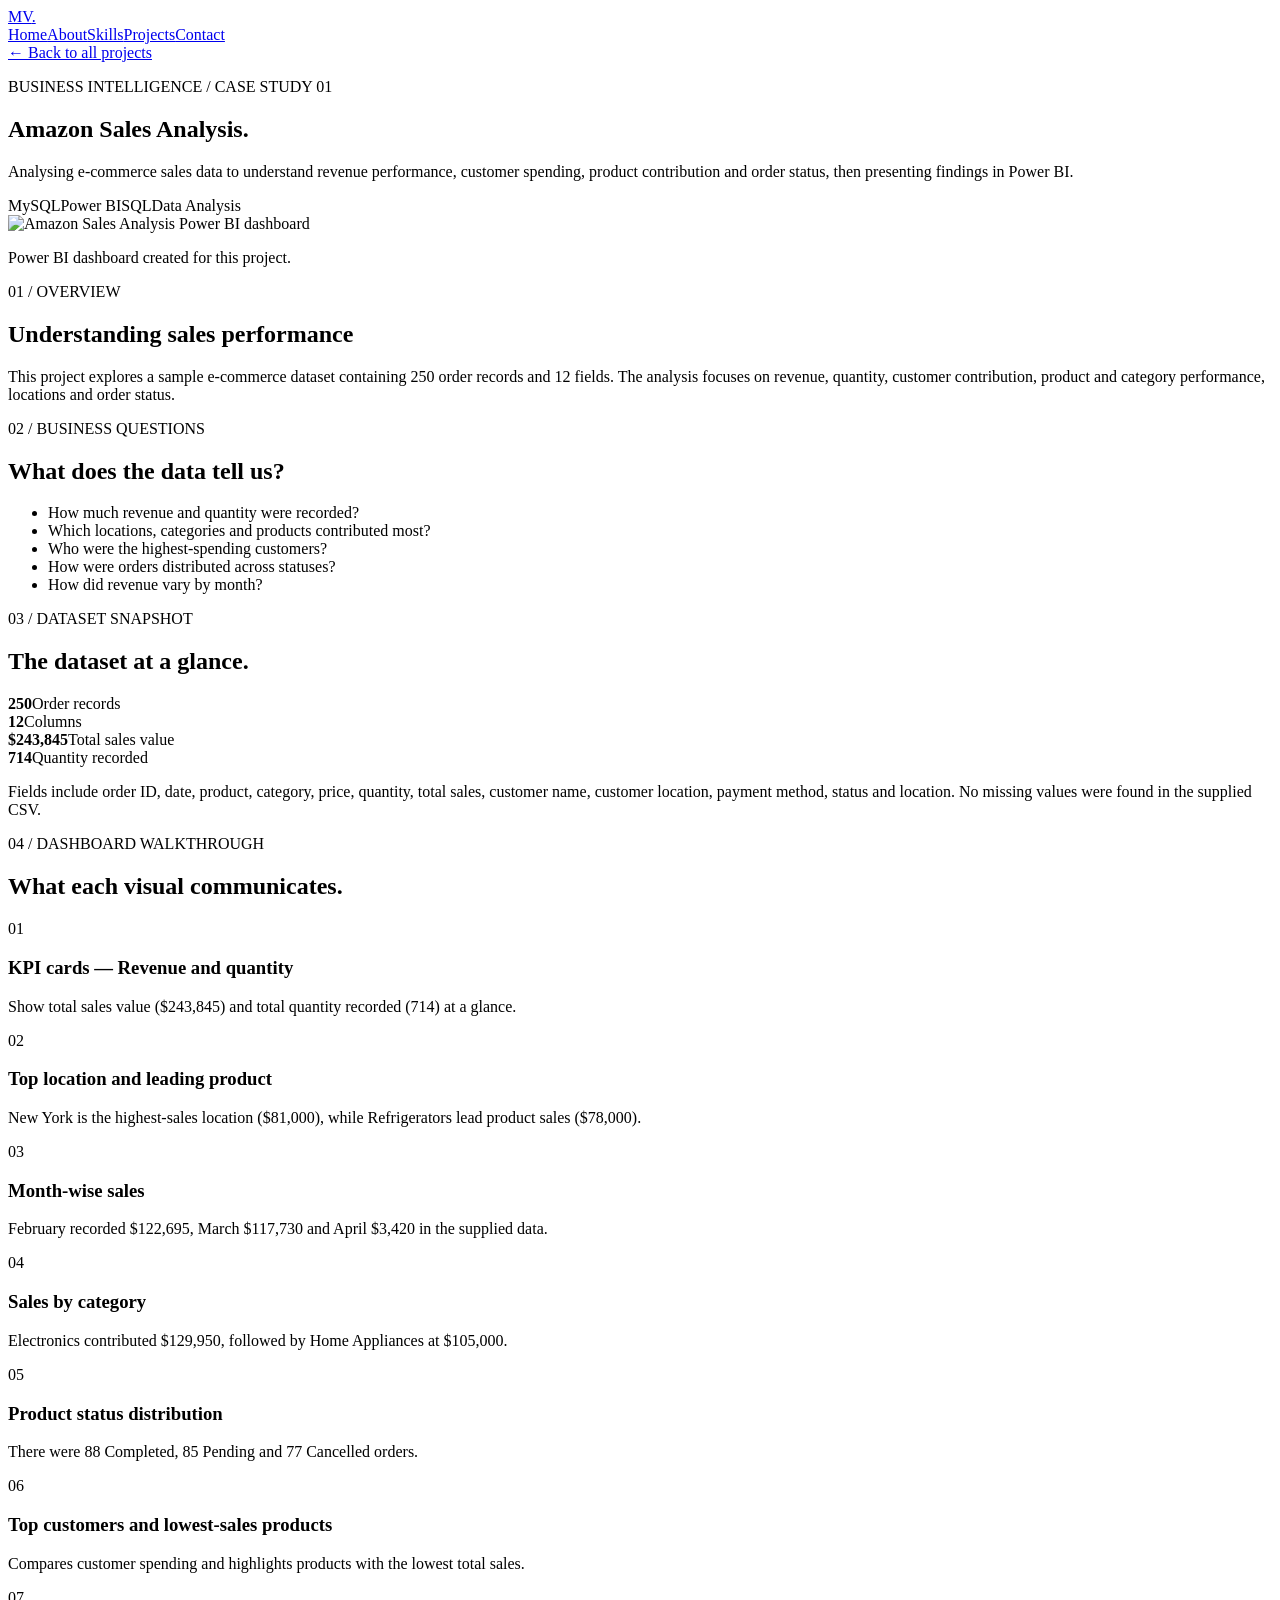
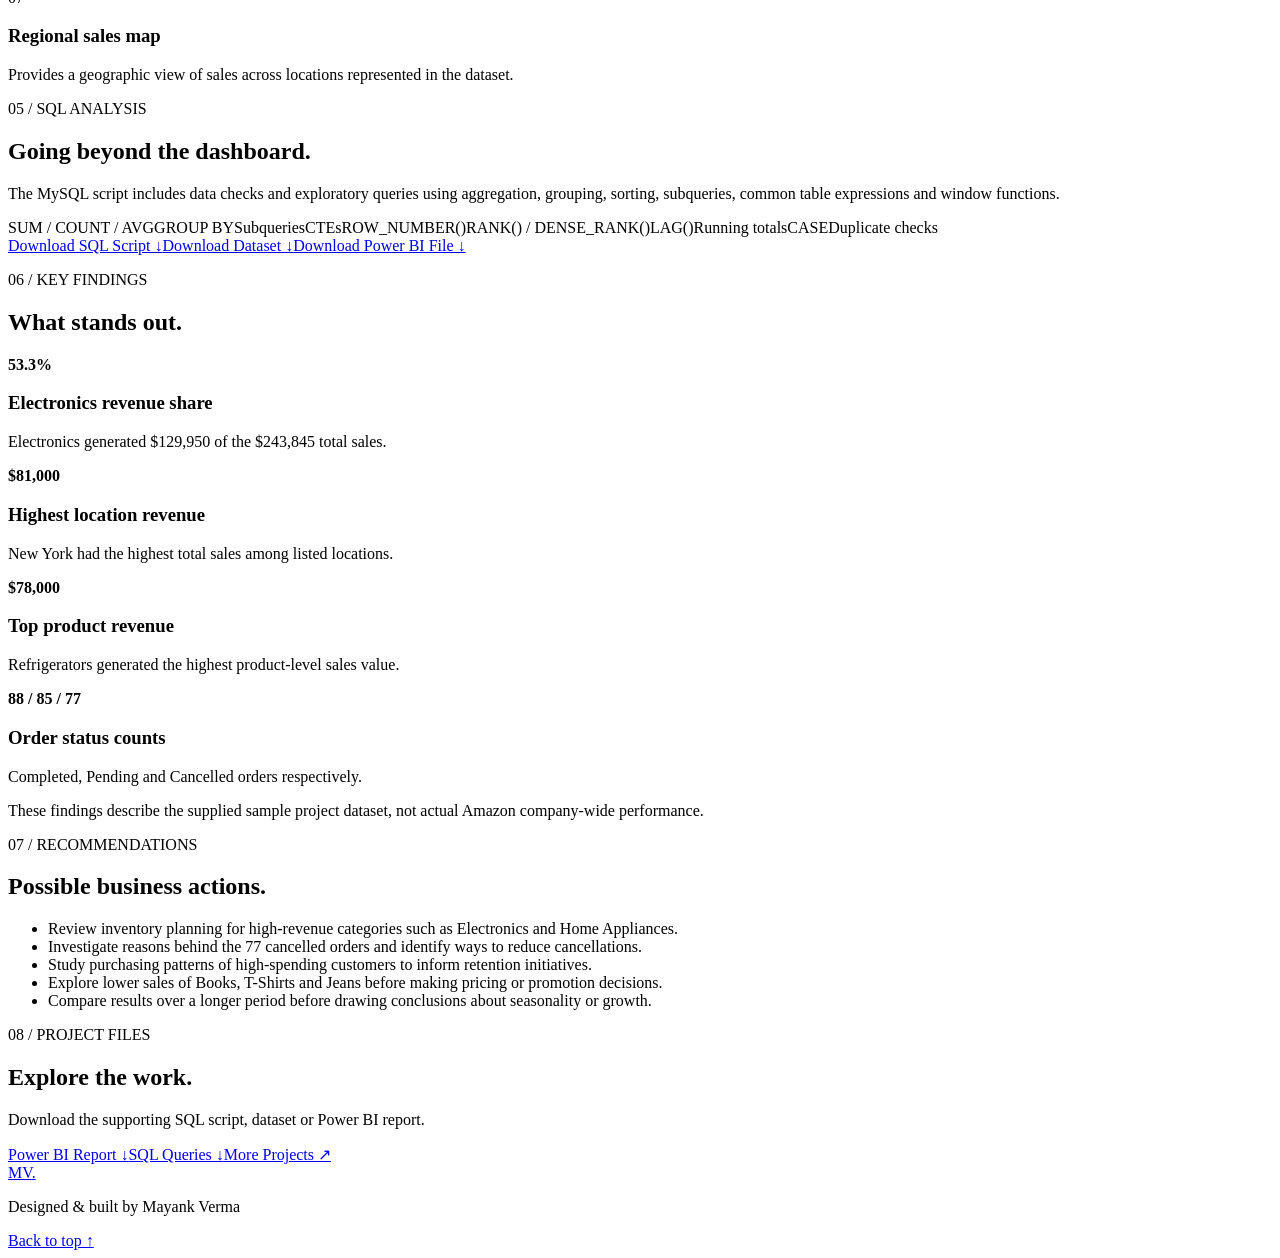
==== amazon-sales-analysis.html @ 000cd80d "Add files via upload Initial portfolio website upload" ====
<!DOCTYPE html><html lang="en"><head><meta charset="UTF-8"><meta name="viewport" content="width=device-width,initial-scale=1"><title>Amazon Sales Analysis | Mayank Verma</title><link rel="preconnect" href="https://fonts.googleapis.com"><link rel="preconnect" href="https://fonts.gstatic.com" crossorigin><link href="https://fonts.googleapis.com/css2?family=DM+Sans:wght@400;500;600;700&family=Space+Grotesk:wght@400;500;600;700&display=swap" rel="stylesheet"><link rel="stylesheet" href="css/style.css"><link rel="stylesheet" href="css/project.css"></head><body>
<header class="site-header"><nav class="nav container"><a class="logo" href="index.html">MV<span>.</span></a><div class="nav-links"><a href="index.html#home">Home</a><a href="index.html#about">About</a><a href="index.html#skills">Skills</a><a class="active" href="index.html#projects">Projects</a><a href="index.html#contact">Contact</a></div></nav></header><main>
<section class="case-hero container"><a class="back-link" href="index.html#projects">← Back to all projects</a><p class="eyebrow">BUSINESS INTELLIGENCE / CASE STUDY 01</p><h1>Amazon Sales <span>Analysis.</span></h1><p class="case-intro">Analysing e-commerce sales data to understand revenue performance, customer spending, product contribution and order status, then presenting findings in Power BI.</p><div class="tags"><span>MySQL</span><span>Power BI</span><span>SQL</span><span>Data Analysis</span></div></section>
<section class="container case-section"><div class="case-image-wrap"><img class="dashboard-image" src="assets/amazon-sales-analysis/amazon-sales-dashboard.png" alt="Amazon Sales Analysis Power BI dashboard"><p class="image-caption">Power BI dashboard created for this project.</p></div></section>
<section class="container case-section"><div class="case-grid"><article class="case-panel"><p class="eyebrow">01 / OVERVIEW</p><h2>Understanding sales performance</h2><p>This project explores a sample e-commerce dataset containing 250 order records and 12 fields. The analysis focuses on revenue, quantity, customer contribution, product and category performance, locations and order status.</p></article><article class="case-panel"><p class="eyebrow">02 / BUSINESS QUESTIONS</p><h2>What does the data tell us?</h2><ul><li>How much revenue and quantity were recorded?</li><li>Which locations, categories and products contributed most?</li><li>Who were the highest-spending customers?</li><li>How were orders distributed across statuses?</li><li>How did revenue vary by month?</li></ul></article></div></section>
<section class="container case-section"><p class="eyebrow">03 / DATASET SNAPSHOT</p><h2 class="case-heading">The dataset at a glance.</h2><div class="metric-grid"><div class="metric"><strong>250</strong><span>Order records</span></div><div class="metric"><strong>12</strong><span>Columns</span></div><div class="metric"><strong>$243,845</strong><span>Total sales value</span></div><div class="metric"><strong>714</strong><span>Quantity recorded</span></div></div><p class="case-copy">Fields include order ID, date, product, category, price, quantity, total sales, customer name, customer location, payment method, status and location. No missing values were found in the supplied CSV.</p></section>
<section class="container case-section"><p class="eyebrow">04 / DASHBOARD WALKTHROUGH</p><h2 class="case-heading">What each visual communicates.</h2><div class="visual-list"><article><span class="visual-index">01</span><div><h3>KPI cards — Revenue and quantity</h3><p>Show total sales value ($243,845) and total quantity recorded (714) at a glance.</p></div></article><article><span class="visual-index">02</span><div><h3>Top location and leading product</h3><p>New York is the highest-sales location ($81,000), while Refrigerators lead product sales ($78,000).</p></div></article><article><span class="visual-index">03</span><div><h3>Month-wise sales</h3><p>February recorded $122,695, March $117,730 and April $3,420 in the supplied data.</p></div></article><article><span class="visual-index">04</span><div><h3>Sales by category</h3><p>Electronics contributed $129,950, followed by Home Appliances at $105,000.</p></div></article><article><span class="visual-index">05</span><div><h3>Product status distribution</h3><p>There were 88 Completed, 85 Pending and 77 Cancelled orders.</p></div></article><article><span class="visual-index">06</span><div><h3>Top customers and lowest-sales products</h3><p>Compares customer spending and highlights products with the lowest total sales.</p></div></article><article><span class="visual-index">07</span><div><h3>Regional sales map</h3><p>Provides a geographic view of sales across locations represented in the dataset.</p></div></article></div></section>
<section class="container case-section"><p class="eyebrow">05 / SQL ANALYSIS</p><h2 class="case-heading">Going beyond the dashboard.</h2><p class="case-copy">The MySQL script includes data checks and exploratory queries using aggregation, grouping, sorting, subqueries, common table expressions and window functions.</p><div class="sql-tags"><span>SUM / COUNT / AVG</span><span>GROUP BY</span><span>Subqueries</span><span>CTEs</span><span>ROW_NUMBER()</span><span>RANK() / DENSE_RANK()</span><span>LAG()</span><span>Running totals</span><span>CASE</span><span>Duplicate checks</span></div><div class="download-row"><a class="button button-primary" href="assets/amazon-sales-analysis/amazon-sales-analysis.sql" download>Download SQL Script ↓</a><a class="button button-secondary" href="assets/amazon-sales-analysis/amazon-sales-data.csv" download>Download Dataset ↓</a><a class="button button-secondary" href="assets/amazon-sales-analysis/amazon-sales-dashboard.pbix" download>Download Power BI File ↓</a></div></section>
<section class="container case-section"><p class="eyebrow">06 / KEY FINDINGS</p><h2 class="case-heading">What stands out.</h2><div class="finding-grid"><article><strong>53.3%</strong><h3>Electronics revenue share</h3><p>Electronics generated $129,950 of the $243,845 total sales.</p></article><article><strong>$81,000</strong><h3>Highest location revenue</h3><p>New York had the highest total sales among listed locations.</p></article><article><strong>$78,000</strong><h3>Top product revenue</h3><p>Refrigerators generated the highest product-level sales value.</p></article><article><strong>88 / 85 / 77</strong><h3>Order status counts</h3><p>Completed, Pending and Cancelled orders respectively.</p></article></div><p class="data-note">These findings describe the supplied sample project dataset, not actual Amazon company-wide performance.</p></section>
<section class="container case-section"><p class="eyebrow">07 / RECOMMENDATIONS</p><h2 class="case-heading">Possible business actions.</h2><ul class="recommendations"><li>Review inventory planning for high-revenue categories such as Electronics and Home Appliances.</li><li>Investigate reasons behind the 77 cancelled orders and identify ways to reduce cancellations.</li><li>Study purchasing patterns of high-spending customers to inform retention initiatives.</li><li>Explore lower sales of Books, T-Shirts and Jeans before making pricing or promotion decisions.</li><li>Compare results over a longer period before drawing conclusions about seasonality or growth.</li></ul></section>
<section class="container case-section final-case"><p class="eyebrow">08 / PROJECT FILES</p><h2 class="case-heading">Explore the work.</h2><p class="case-copy">Download the supporting SQL script, dataset or Power BI report.</p><div class="download-row"><a class="button button-primary" href="assets/amazon-sales-analysis/amazon-sales-dashboard.pbix" download>Power BI Report ↓</a><a class="button button-secondary" href="assets/amazon-sales-analysis/amazon-sales-analysis.sql" download>SQL Queries ↓</a><a class="button button-secondary" href="index.html#projects">More Projects ↗</a></div></section></main><footer class="footer"><div class="container footer-inner"><a class="logo" href="index.html">MV<span>.</span></a><p>Designed & built by Mayank Verma</p><a href="#">Back to top ↑</a></div></footer></body></html>
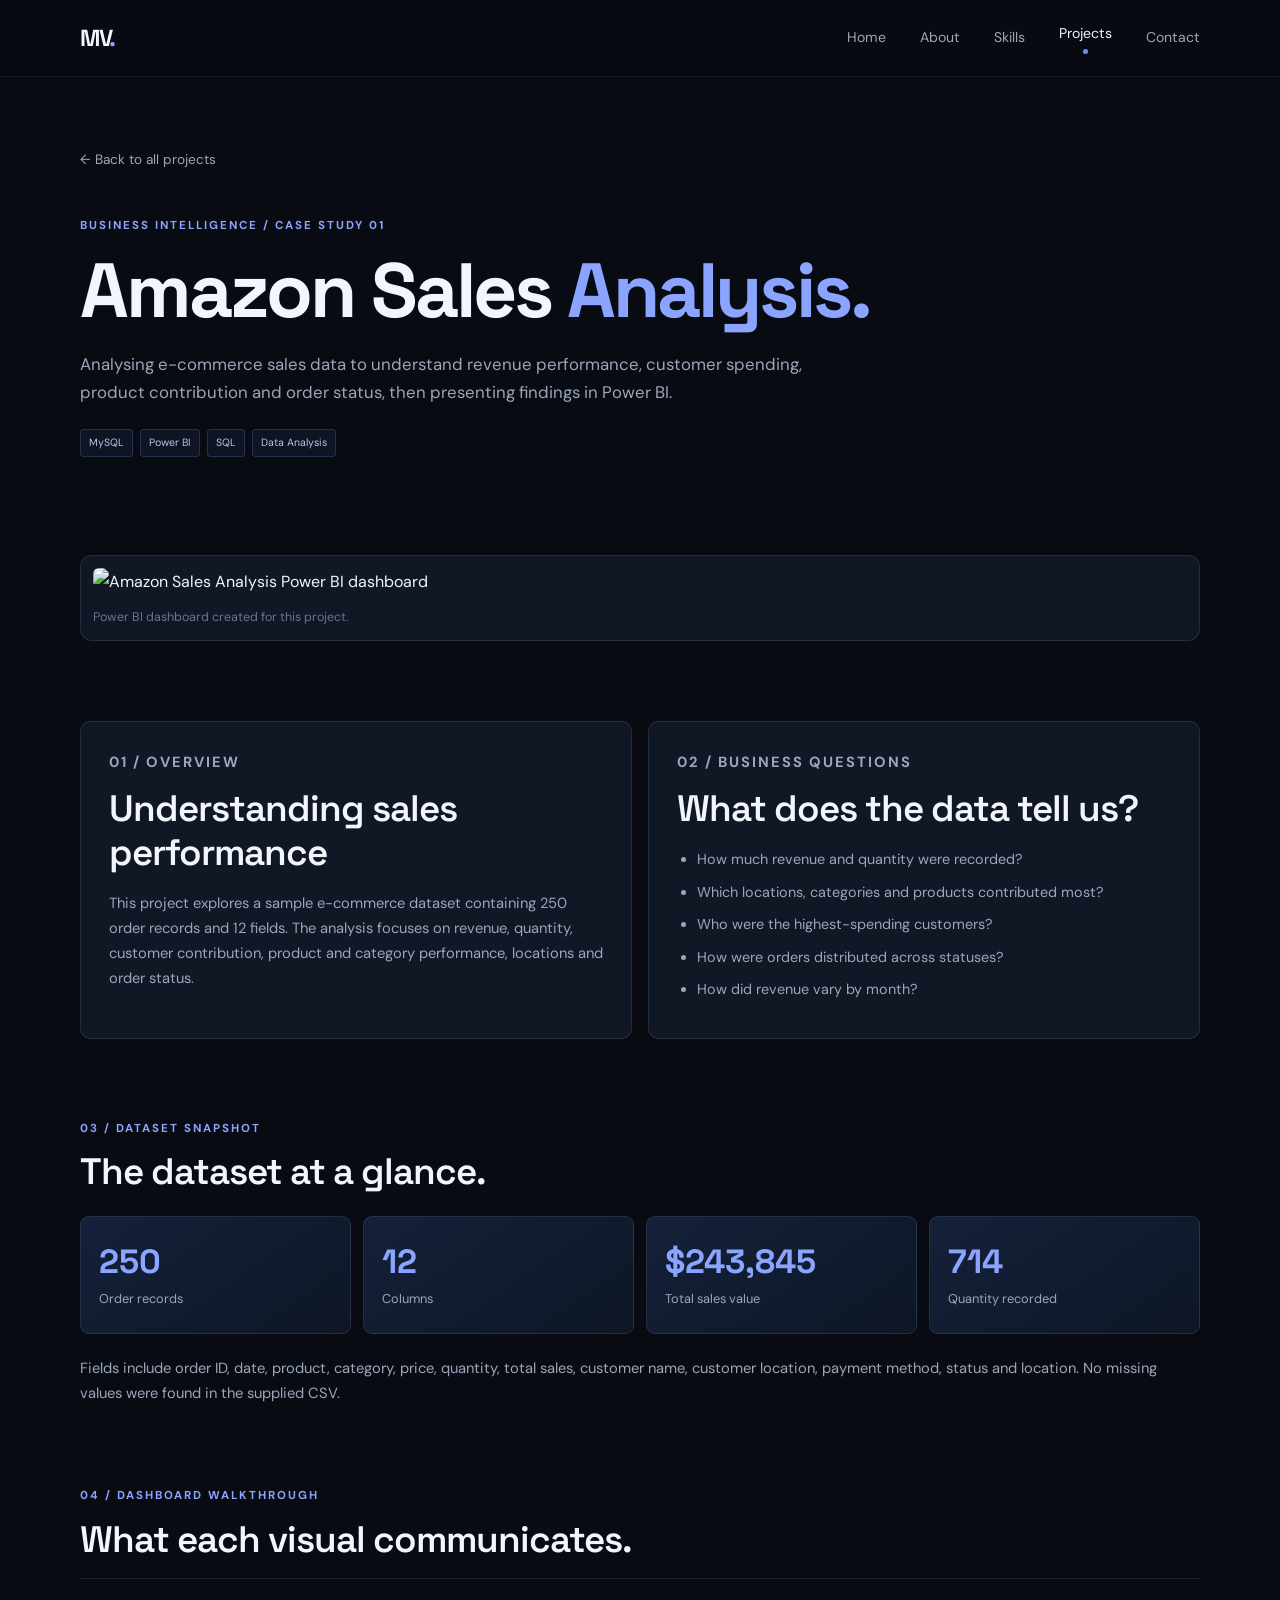
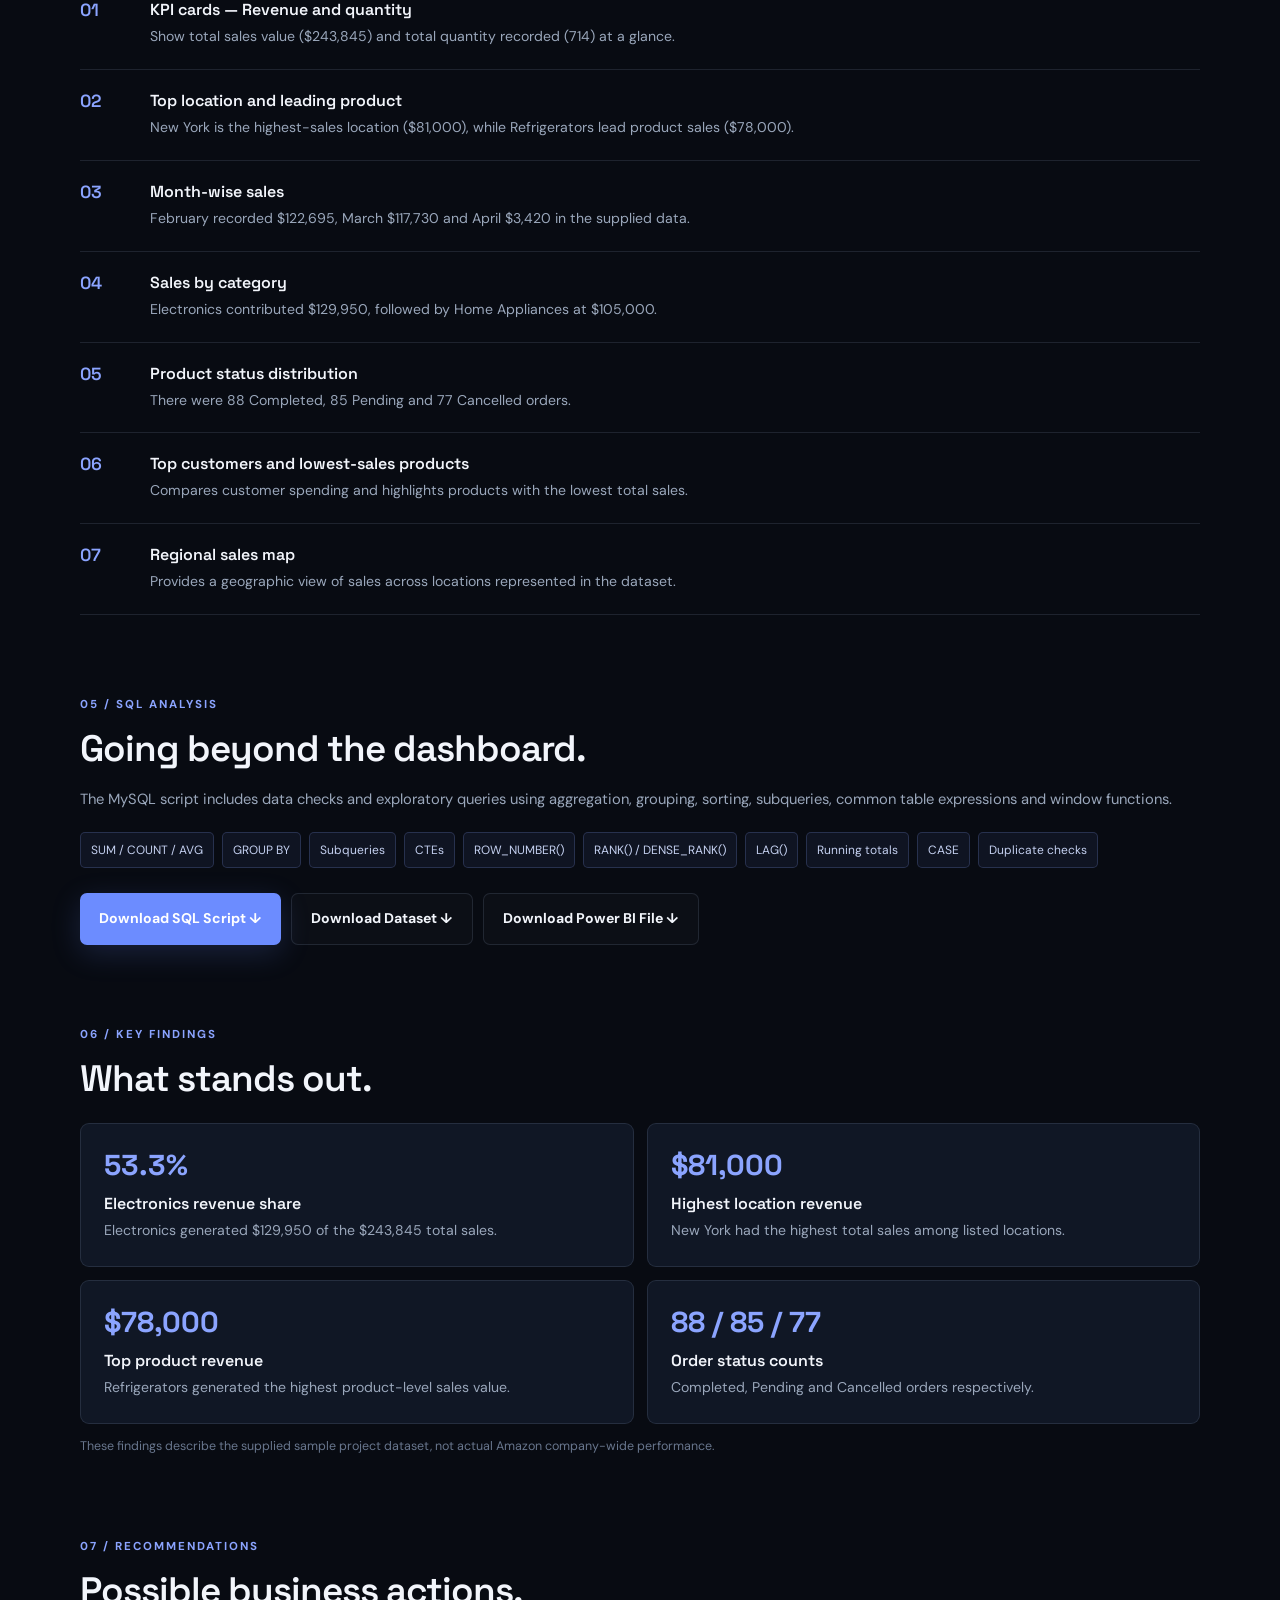
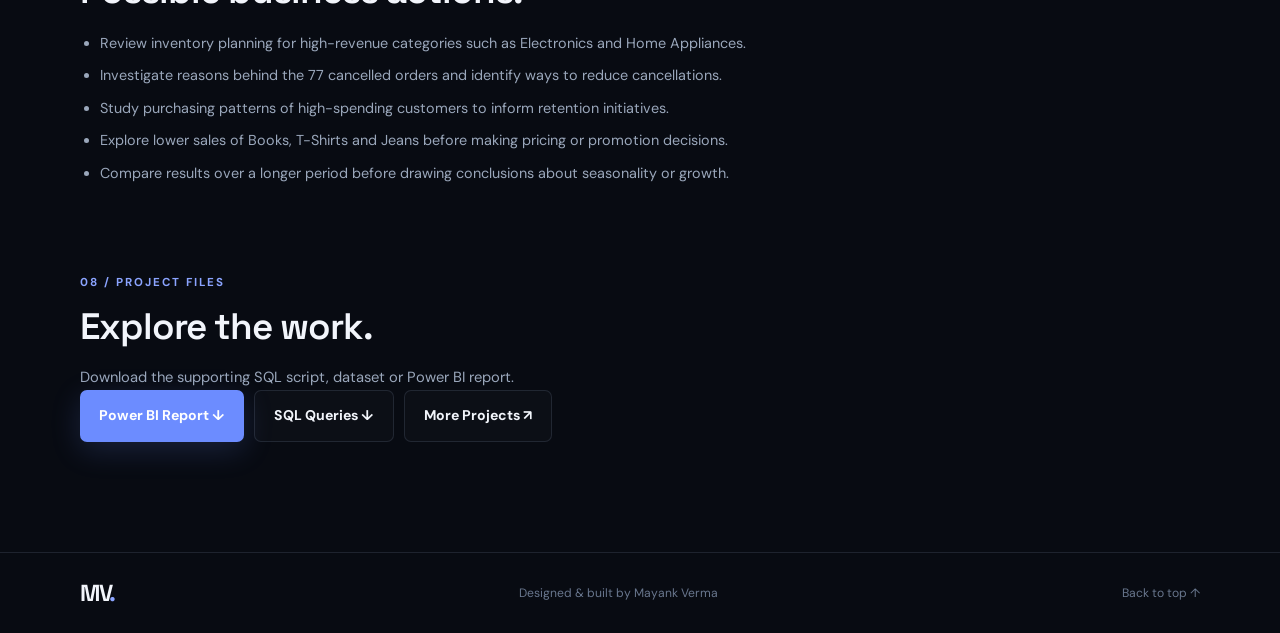
==== commit 07b8bbdd: "Update amazon-sales-analysis.html" ====
--- a/amazon-sales-analysis.html
+++ b/amazon-sales-analysis.html
@@ -1,4 +1,4 @@
-<!DOCTYPE html><html lang="en"><head><meta charset="UTF-8"><meta name="viewport" content="width=device-width,initial-scale=1"><title>Amazon Sales Analysis | Mayank Verma</title><link rel="preconnect" href="https://fonts.googleapis.com"><link rel="preconnect" href="https://fonts.gstatic.com" crossorigin><link href="https://fonts.googleapis.com/css2?family=DM+Sans:wght@400;500;600;700&family=Space+Grotesk:wght@400;500;600;700&display=swap" rel="stylesheet"><link rel="stylesheet" href="css/style.css"><link rel="stylesheet" href="css/project.css"></head><body>
+<!DOCTYPE html><html lang="en"><head><meta charset="UTF-8"><meta name="viewport" content="width=device-width,initial-scale=1"><title>Amazon Sales Analysis | Mayank Verma</title><link rel="preconnect" href="https://fonts.googleapis.com"><link rel="preconnect" href="https://fonts.gstatic.com" crossorigin><link href="https://fonts.googleapis.com/css2?family=DM+Sans:wght@400;500;600;700&family=Space+Grotesk:wght@400;500;600;700&display=swap" rel="stylesheet"><link rel="stylesheet" href="style.css"><link rel="stylesheet" href="project.css"></head><body>
 <header class="site-header"><nav class="nav container"><a class="logo" href="index.html">MV<span>.</span></a><div class="nav-links"><a href="index.html#home">Home</a><a href="index.html#about">About</a><a href="index.html#skills">Skills</a><a class="active" href="index.html#projects">Projects</a><a href="index.html#contact">Contact</a></div></nav></header><main>
 <section class="case-hero container"><a class="back-link" href="index.html#projects">← Back to all projects</a><p class="eyebrow">BUSINESS INTELLIGENCE / CASE STUDY 01</p><h1>Amazon Sales <span>Analysis.</span></h1><p class="case-intro">Analysing e-commerce sales data to understand revenue performance, customer spending, product contribution and order status, then presenting findings in Power BI.</p><div class="tags"><span>MySQL</span><span>Power BI</span><span>SQL</span><span>Data Analysis</span></div></section>
 <section class="container case-section"><div class="case-image-wrap"><img class="dashboard-image" src="assets/amazon-sales-analysis/amazon-sales-dashboard.png" alt="Amazon Sales Analysis Power BI dashboard"><p class="image-caption">Power BI dashboard created for this project.</p></div></section>
@@ -8,4 +8,4 @@
 <section class="container case-section"><p class="eyebrow">05 / SQL ANALYSIS</p><h2 class="case-heading">Going beyond the dashboard.</h2><p class="case-copy">The MySQL script includes data checks and exploratory queries using aggregation, grouping, sorting, subqueries, common table expressions and window functions.</p><div class="sql-tags"><span>SUM / COUNT / AVG</span><span>GROUP BY</span><span>Subqueries</span><span>CTEs</span><span>ROW_NUMBER()</span><span>RANK() / DENSE_RANK()</span><span>LAG()</span><span>Running totals</span><span>CASE</span><span>Duplicate checks</span></div><div class="download-row"><a class="button button-primary" href="assets/amazon-sales-analysis/amazon-sales-analysis.sql" download>Download SQL Script ↓</a><a class="button button-secondary" href="assets/amazon-sales-analysis/amazon-sales-data.csv" download>Download Dataset ↓</a><a class="button button-secondary" href="assets/amazon-sales-analysis/amazon-sales-dashboard.pbix" download>Download Power BI File ↓</a></div></section>
 <section class="container case-section"><p class="eyebrow">06 / KEY FINDINGS</p><h2 class="case-heading">What stands out.</h2><div class="finding-grid"><article><strong>53.3%</strong><h3>Electronics revenue share</h3><p>Electronics generated $129,950 of the $243,845 total sales.</p></article><article><strong>$81,000</strong><h3>Highest location revenue</h3><p>New York had the highest total sales among listed locations.</p></article><article><strong>$78,000</strong><h3>Top product revenue</h3><p>Refrigerators generated the highest product-level sales value.</p></article><article><strong>88 / 85 / 77</strong><h3>Order status counts</h3><p>Completed, Pending and Cancelled orders respectively.</p></article></div><p class="data-note">These findings describe the supplied sample project dataset, not actual Amazon company-wide performance.</p></section>
 <section class="container case-section"><p class="eyebrow">07 / RECOMMENDATIONS</p><h2 class="case-heading">Possible business actions.</h2><ul class="recommendations"><li>Review inventory planning for high-revenue categories such as Electronics and Home Appliances.</li><li>Investigate reasons behind the 77 cancelled orders and identify ways to reduce cancellations.</li><li>Study purchasing patterns of high-spending customers to inform retention initiatives.</li><li>Explore lower sales of Books, T-Shirts and Jeans before making pricing or promotion decisions.</li><li>Compare results over a longer period before drawing conclusions about seasonality or growth.</li></ul></section>
-<section class="container case-section final-case"><p class="eyebrow">08 / PROJECT FILES</p><h2 class="case-heading">Explore the work.</h2><p class="case-copy">Download the supporting SQL script, dataset or Power BI report.</p><div class="download-row"><a class="button button-primary" href="assets/amazon-sales-analysis/amazon-sales-dashboard.pbix" download>Power BI Report ↓</a><a class="button button-secondary" href="assets/amazon-sales-analysis/amazon-sales-analysis.sql" download>SQL Queries ↓</a><a class="button button-secondary" href="index.html#projects">More Projects ↗</a></div></section></main><footer class="footer"><div class="container footer-inner"><a class="logo" href="index.html">MV<span>.</span></a><p>Designed & built by Mayank Verma</p><a href="#">Back to top ↑</a></div></footer></body></html>+<section class="container case-section final-case"><p class="eyebrow">08 / PROJECT FILES</p><h2 class="case-heading">Explore the work.</h2><p class="case-copy">Download the supporting SQL script, dataset or Power BI report.</p><div class="download-row"><a class="button button-primary" href="assets/amazon-sales-analysis/amazon-sales-dashboard.pbix" download>Power BI Report ↓</a><a class="button button-secondary" href="assets/amazon-sales-analysis/amazon-sales-analysis.sql" download>SQL Queries ↓</a><a class="button button-secondary" href="index.html#projects">More Projects ↗</a></div></section></main><footer class="footer"><div class="container footer-inner"><a class="logo" href="index.html">MV<span>.</span></a><p>Designed & built by Mayank Verma</p><a href="#">Back to top ↑</a></div></footer></body></html>
--- a/style.css
+++ b/style.css
@@ -0,0 +1,168 @@
+/* ---------- Base ---------- */
+:root {
+  --bg: #080b12;
+  --bg-soft: #0d121d;
+  --card: #101725;
+  --card-light: #141e2e;
+  --text: #f2f5fb;
+  --muted: #9aa7bb;
+  --faint: #68768d;
+  --accent: #6c8cff;
+  --accent-bright: #8ba4ff;
+  --line: rgba(160, 180, 220, 0.14);
+  --font-body: "DM Sans", sans-serif;
+  --font-heading: "Space Grotesk", sans-serif;
+}
+* { box-sizing: border-box; margin: 0; padding: 0; }
+html { scroll-behavior: smooth; scroll-padding-top: 90px; }
+body { background: var(--bg); color: var(--text); font-family: var(--font-body); line-height: 1.7; overflow-x: hidden; }
+a { color: inherit; text-decoration: none; }
+.container { width: min(1120px, calc(100% - 48px)); margin: 0 auto; }
+.section { padding: 112px 0; }
+::selection { background: var(--accent); color: white; }
+
+/* ---------- Navigation ---------- */
+.site-header { position: fixed; inset: 0 0 auto; z-index: 100; background: rgba(8, 11, 18, .82); backdrop-filter: blur(18px); border-bottom: 1px solid rgba(160,180,220,.08); }
+.nav { height: 76px; display: flex; align-items: center; justify-content: space-between; }
+.logo { font: 700 1.45rem var(--font-heading); letter-spacing: -1.5px; }
+.logo span { color: var(--accent-bright); }
+.nav-links { display: flex; gap: 34px; align-items: center; }
+.nav-links a { color: var(--muted); font-size: .88rem; transition: color .2s; }
+.nav-links a:hover, .nav-links a.active { color: var(--text); }
+.nav-links a.active::after { content: ""; display: block; width: 5px; height: 5px; border-radius: 50%; background: var(--accent); margin: 3px auto 0; }
+.menu-toggle { display: none; background: none; border: 0; cursor: pointer; }
+
+/* ---------- Hero ---------- */
+.hero { min-height: 760px; padding-top: 165px; padding-bottom: 110px; display: grid; grid-template-columns: 1.12fr .88fr; align-items: center; gap: 50px; position: relative; }
+.eyebrow { color: var(--accent-bright); font-size: .72rem; font-weight: 700; letter-spacing: 2px; }
+.status-dot { display: inline-block; width: 7px; height: 7px; background: #5bd6a0; border-radius: 50%; margin: 0 9px 1px 0; box-shadow: 0 0 12px #5bd6a0; }
+.intro-line { color: var(--muted); font-size: 1.1rem; margin-top: 25px; }
+.hero h1 { font: 700 clamp(3.5rem, 7vw, 6rem)/1.03 var(--font-heading); letter-spacing: -5px; margin: 5px 0 18px; }
+.hero h1 span, .section-heading h2 span, .contact-box h2 span { color: var(--accent-bright); }
+.hero h2 { max-width: 650px; font: 500 clamp(1rem, 1.5vw, 1.2rem)/1.6 var(--font-heading); color: #dce4f5; }
+.divider { color: var(--faint); padding: 0 3px; }
+.hero-description { color: var(--muted); max-width: 555px; margin: 22px 0 28px; font-size: .98rem; }
+.hero-actions { display: flex; flex-wrap: wrap; gap: 13px; }
+.button { display: inline-flex; align-items: center; justify-content: center; gap: 20px; padding: 13px 19px; border-radius: 7px; font-size: .88rem; font-weight: 700; transition: transform .2s, background .2s, border-color .2s; }
+.button:hover { transform: translateY(-3px); }
+.button-primary { background: var(--accent); color: white; box-shadow: 0 8px 30px rgba(108,140,255,.18); }
+.button-primary:hover { background: #5879f3; }
+.button-secondary { border: 1px solid var(--line); color: var(--text); background: rgba(255,255,255,.02); }
+.button-secondary:hover { border-color: var(--accent); }
+.social-links { display: flex; gap: 25px; margin-top: 31px; }
+.social-links a, .contact-socials a { color: var(--muted); font-size: .84rem; transition: color .2s; }
+.social-links a:hover, .contact-socials a:hover { color: var(--accent-bright); }
+.hero-visual { min-height: 380px; display: grid; place-items: center; position: relative; }
+.visual-glow { position: absolute; width: 310px; height: 310px; border-radius: 50%; background: #3f5ecb; filter: blur(110px); opacity: .22; }
+.visual-card { position: relative; width: min(100%, 390px); padding: 22px; border: 1px solid rgba(160,180,220,.2); border-radius: 15px; background: linear-gradient(145deg, rgba(22,32,50,.97), rgba(12,18,29,.97)); box-shadow: 0 30px 90px rgba(0,0,0,.35); transform: rotate(2deg); }
+.visual-card-top, .chart-footer { display: flex; align-items: center; justify-content: space-between; }
+.window-dots { display: flex; gap: 5px; }.window-dots i { width: 6px; height: 6px; border-radius: 50%; background: #64738c; }
+.visual-label { color: var(--faint); font-size: .58rem; letter-spacing: 1.5px; }
+.chart-heading { display: flex; justify-content: space-between; margin: 32px 0 20px; font: 600 1.2rem var(--font-heading); }
+.chart-heading span { color: var(--accent-bright); }
+.chart { height: 175px; display: flex; gap: 14px; border-bottom: 1px solid var(--line); }
+.chart-y-labels { display: flex; flex-direction: column; justify-content: space-between; color: var(--faint); font-size: .58rem; padding-bottom: 8px; }
+.chart-bars { flex: 1; display: flex; align-items: end; justify-content: space-around; gap: 10px; padding: 0 4px; background: repeating-linear-gradient(to bottom, transparent 0, transparent 42px, rgba(160,180,220,.08) 43px); }
+.chart-bars i { width: 8%; height: var(--height); border-radius: 4px 4px 0 0; background: linear-gradient(to top, #536fe0, #91a9ff); opacity: .9; }
+.chart-bars i:nth-child(2n) { opacity: .55; }
+.chart-footer { margin-top: 16px; color: var(--faint); font-size: .62rem; }
+.chart-footer b { display: inline-block; width: 6px; height: 6px; border-radius: 50%; background: var(--accent-bright); margin-right: 5px; }
+.floating-tag { position: absolute; padding: 8px 13px; background: #172238; border: 1px solid rgba(160,180,220,.18); border-radius: 7px; box-shadow: 0 10px 30px rgba(0,0,0,.3); font-size: .75rem; font-weight: 600; }
+.floating-tag span { color: var(--accent-bright); margin-right: 6px; }.tag-sql { top: 35px; left: -5px; }.tag-python { bottom: 45px; left: 0; }.tag-powerbi { right: -8px; bottom: 90px; }
+.scroll-cue { position: absolute; bottom: 30px; left: 0; color: var(--faint); font-size: .62rem; letter-spacing: 1.7px; display: flex; gap: 10px; align-items: center; }
+.scroll-cue span { height: 30px; width: 1px; background: var(--accent); }
+
+/* ---------- Shared section headings ---------- */
+.about-section, .education-section { background: var(--bg-soft); border-top: 1px solid rgba(160,180,220,.06); border-bottom: 1px solid rgba(160,180,220,.06); }
+.section-heading { margin-bottom: 45px; }
+.section-heading h2, .contact-box h2 { font: 600 clamp(2.2rem, 4.5vw, 3.6rem)/1.13 var(--font-heading); letter-spacing: -2px; margin-top: 15px; }
+.section-subtitle { color: var(--muted); max-width: 600px; margin-top: 15px; font-size: .95rem; }
+
+/* ---------- About ---------- */
+.about-grid { display: grid; grid-template-columns: 1fr 1fr; gap: 80px; }
+.about-lead { color: #dfe6f4; font: 500 1.55rem/1.55 var(--font-heading); max-width: 460px; }
+.about-details p { color: var(--muted); margin-bottom: 17px; font-size: .95rem; }
+.text-link { display: inline-flex; gap: 20px; color: var(--accent-bright); font-weight: 700; font-size: .9rem; margin-top: 7px; }
+
+/* ---------- Skills ---------- */
+.skills-grid { display: grid; grid-template-columns: repeat(3, 1fr); gap: 14px; }
+.skill-card { position: relative; padding: 25px; border: 1px solid var(--line); border-radius: 10px; background: linear-gradient(145deg, rgba(19,29,45,.75), rgba(12,17,27,.75)); transition: transform .25s, border-color .25s; }
+.skill-card:hover, .project-card:hover { transform: translateY(-5px); border-color: rgba(139,164,255,.5); }
+.skill-number { position: absolute; top: 22px; right: 23px; color: var(--faint); font-size: .7rem; }
+.skill-icon { color: var(--accent-bright); font-size: 1.6rem; margin-bottom: 18px; }
+.skill-card h3, .project-card h3 { font: 600 1.1rem var(--font-heading); margin-bottom: 7px; }
+.skill-card p { color: var(--muted); font-size: .83rem; }
+
+/* ---------- Projects ---------- */
+.projects-section { background: #0a0f19; }
+.projects-grid { display: grid; grid-template-columns: repeat(2, 1fr); gap: 18px; }
+.project-card { padding: 22px; border: 1px solid var(--line); border-radius: 11px; background: linear-gradient(145deg, #111a29, #0d1420); transition: transform .25s, border-color .25s; }
+.project-top { display: flex; justify-content: space-between; color: var(--faint); font-size: .62rem; font-weight: 700; letter-spacing: 1.3px; }
+.project-arrow { color: var(--accent-bright); font-size: 1rem; }
+.project-art { height: 155px; margin: 19px 0 22px; border-radius: 7px; background: #151f32; position: relative; overflow: hidden; display: grid; place-items: center; }
+.art-sales { background: radial-gradient(circle at 75% 25%, rgba(108,140,255,.22), transparent 40%), #121d30; }
+.mini-bars { display: flex; align-items: end; gap: 12px; height: 90px; width: 65%; border-bottom: 1px solid #43516d; }
+.mini-bars i { flex: 1; background: linear-gradient(#8da6ff, #526fe2); border-radius: 3px 3px 0 0; height: 50%; }.mini-bars i:nth-child(2) { height: 75%; }.mini-bars i:nth-child(3) { height: 60%; }.mini-bars i:nth-child(4) { height: 90%; }.mini-bars i:nth-child(5) { height: 68%; }.mini-bars i:nth-child(6) { height: 100%; }
+.mini-line { position: absolute; width: 55%; height: 40px; border-top: 2px solid #b3c2ff; transform: rotate(-14deg); top: 48px; opacity: .7; }
+.art-customer { background: radial-gradient(circle, rgba(122,104,255,.18), transparent 60%), #141a30; }
+.orbit { position: absolute; border: 1px solid rgba(155,160,255,.55); border-radius: 50%; transform: rotate(-25deg); }.orbit-one { width: 170px; height: 80px; }.orbit-two { width: 110px; height: 145px; transform: rotate(55deg); }.orbit-core { width: 48px; height: 48px; border-radius: 50%; display: grid; place-items: center; background: #6579e8; font: 700 .9rem var(--font-heading); box-shadow: 0 0 35px rgba(108,140,255,.5); }
+.art-churn { background: radial-gradient(circle, rgba(68,195,183,.12), transparent 55%), #101f2b; }
+.pulse-ring { width: 115px; height: 115px; border: 1px solid rgba(91,214,190,.65); border-radius: 50%; box-shadow: 0 0 0 16px rgba(91,214,190,.06), 0 0 0 32px rgba(91,214,190,.04); }
+.pulse-core { position: absolute; color: #80e4cf; font-size: 2rem; }.pulse-caption { position: absolute; bottom: 15px; color: #78b9b1; font-size: .6rem; letter-spacing: 2px; }
+.art-recommend { background: radial-gradient(circle at center, rgba(108,140,255,.15), transparent 55%), #141b2b; }
+.rec-node { position: absolute; z-index: 2; width: 42px; height: 42px; display: grid; place-items: center; border-radius: 12px; background: #263b68; border: 1px solid #728df2; color: #dce5ff; font-weight: 700; }.node-a { left: 28%; top: 28%; }.node-b { right: 27%; top: 28%; }.node-c { left: calc(50% - 21px); bottom: 17%; background: #3c3978; }
+.rec-link { position: absolute; height: 1px; background: #8099ff; transform-origin: left; opacity: .7; }.link-a { width: 125px; left: 36%; top: 48%; transform: rotate(0deg); }.link-b { width: 100px; left: 38%; top: 52%; transform: rotate(45deg); }.link-c { width: 100px; right: 28%; top: 52%; transform: rotate(135deg); }
+.project-card > p { color: var(--muted); font-size: .87rem; min-height: 54px; }
+.tags { display: flex; flex-wrap: wrap; gap: 7px; margin: 17px 0 15px; }.tags span { color: #b6c5e8; border: 1px solid rgba(139,164,255,.2); background: rgba(108,140,255,.07); border-radius: 4px; padding: 4px 8px; font-size: .66rem; }
+.project-status { color: var(--faint); font-size: .6rem; letter-spacing: 1.3px; }
+/* Clear, clickable project case-study buttons */
+.project-link { display: inline-flex; align-items: center; gap: 8px; margin-top: 16px; padding: 11px 15px; border: 1px solid rgba(139,164,255,.42); border-radius: 6px; background: rgba(108,140,255,.12); color: var(--accent-bright); font-size: .72rem; font-weight: 700; letter-spacing: .8px; text-decoration: none; transition: background .2s ease, border-color .2s ease, transform .2s ease; }
+.project-link:hover, .project-link:focus-visible { background: rgba(108,140,255,.24); border-color: var(--accent-bright); color: #fff; transform: translateY(-2px); outline: none; }
+.project-link:focus-visible { box-shadow: 0 0 0 3px rgba(139,164,255,.22); }
+
+/* ---------- Education ---------- */
+.education-wrap { display: grid; grid-template-columns: .8fr 1.2fr; gap: 70px; }
+.education-list article { display: grid; grid-template-columns: 105px 1fr 20px; align-items: center; gap: 20px; padding: 24px 0; border-bottom: 1px solid var(--line); }
+.education-year { color: var(--accent-bright); font-size: .62rem; letter-spacing: 1.2px; font-weight: 700; }
+.education-list h3 { font: 600 1.05rem var(--font-heading); }.education-list p { color: var(--muted); font-size: .85rem; margin-top: 4px; }.education-mark { color: var(--faint); }
+
+/* ---------- Contact and footer ---------- */
+.contact-section { padding: 125px 0; }
+.contact-box { padding: 65px; border: 1px solid rgba(139,164,255,.2); border-radius: 15px; text-align: center; background: radial-gradient(ellipse at 50% 0%, rgba(85,112,220,.18), transparent 65%), #0e1522; }
+.contact-box h2 { margin: 16px 0; }.contact-box > p:not(.eyebrow) { color: var(--muted); max-width: 520px; margin: 0 auto 25px; font-size: .94rem; }
+.contact-socials { display: flex; justify-content: center; gap: 25px; margin-top: 24px; }
+.footer { border-top: 1px solid var(--line); padding: 25px 0; }.footer-inner { display: flex; justify-content: space-between; align-items: center; }.footer p, .footer-inner > a:last-child { color: var(--faint); font-size: .76rem; }
+
+/* ---------- Responsive ---------- */
+@media (max-width: 850px) {
+  .hero { grid-template-columns: 1fr; padding-top: 145px; gap: 20px; }
+  .hero-visual { min-height: 340px; max-width: 500px; width: 100%; margin: 0 auto; }
+  .scroll-cue { display: none; }
+  .about-grid, .education-wrap { grid-template-columns: 1fr; gap: 30px; }
+  .skills-grid { grid-template-columns: repeat(2, 1fr); }
+}
+@media (max-width: 600px) {
+  .container { width: min(100% - 34px, 1120px); }
+  .section { padding: 78px 0; }
+  .nav { height: 68px; }
+  .menu-toggle { display: flex; flex-direction: column; gap: 5px; padding: 8px; }
+  .menu-toggle span { display: block; width: 22px; height: 2px; background: var(--text); }
+  .nav-links { display: none; position: absolute; top: 68px; left: 0; right: 0; padding: 20px 24px 25px; flex-direction: column; align-items: flex-start; gap: 17px; background: #0b101a; border-bottom: 1px solid var(--line); }
+  .nav-links.open { display: flex; }
+  .nav-links a.active::after { display: none; }
+  .hero { min-height: auto; padding-top: 125px; padding-bottom: 65px; }
+  .hero h1 { letter-spacing: -3px; font-size: clamp(3.1rem, 15vw, 4.5rem); }
+  .hero h2 { font-size: .95rem; }
+  .hero-description { font-size: .9rem; }
+  .hero-visual { min-height: 300px; }
+  .visual-card { padding: 17px; }
+  .tag-sql { left: -4px; }.tag-powerbi { right: -4px; }
+  .social-links { gap: 17px; }
+  .skills-grid, .projects-grid { grid-template-columns: 1fr; }
+  .project-card > p { min-height: auto; }
+  .education-list article { grid-template-columns: 1fr 20px; gap: 5px; }
+  .education-year { grid-column: 1 / -1; margin-bottom: 7px; }
+  .contact-box { padding: 42px 20px; }
+  .footer-inner { flex-wrap: wrap; gap: 12px; }
+  .footer p { order: 3; width: 100%; }
+}
--- a/project.css
+++ b/project.css
@@ -0,0 +1 @@
+.case-hero{padding-top:145px;padding-bottom:45px}.back-link{display:inline-block;color:var(--muted);font-size:.85rem;margin-bottom:45px}.back-link:hover{color:var(--accent-bright)}.case-hero h1{font:700 clamp(2.8rem,6vw,5rem)/1.08 var(--font-heading);letter-spacing:-3px;margin:13px 0 18px}.case-hero h1 span{color:var(--accent-bright)}.case-intro{max-width:760px;color:var(--muted);font-size:1.05rem;margin-bottom:22px}.case-section{padding-top:38px;padding-bottom:42px}.case-image-wrap{padding:12px;border:1px solid var(--line);border-radius:12px;background:var(--card)}.dashboard-image{display:block;width:100%;height:auto;border-radius:6px}.image-caption,.data-note{color:var(--faint);font-size:.78rem;margin-top:12px}.case-grid{display:grid;grid-template-columns:1fr 1fr;gap:16px}.case-panel{padding:28px;border:1px solid var(--line);border-radius:10px;background:var(--card)}.case-panel h2,.case-heading{font:600 clamp(1.65rem,3vw,2.3rem)/1.2 var(--font-heading);letter-spacing:-1px;margin:12px 0 16px}.case-panel p,.case-copy{color:var(--muted);font-size:.92rem}.case-panel ul,.recommendations{color:var(--muted);padding-left:20px;font-size:.9rem}.case-panel li,.recommendations li{margin:8px 0}.metric-grid{display:grid;grid-template-columns:repeat(4,1fr);gap:12px;margin:22px 0}.metric{padding:23px 18px;border:1px solid var(--line);border-radius:9px;background:linear-gradient(145deg,#14213a,#0e1625)}.metric strong{display:block;color:var(--accent-bright);font:700 clamp(1.5rem,3vw,2.1rem) var(--font-heading)}.metric span{display:block;color:var(--muted);font-size:.8rem;margin-top:5px}.visual-list{border-top:1px solid var(--line)}.visual-list article{display:grid;grid-template-columns:55px 1fr;gap:15px;padding:20px 0;border-bottom:1px solid var(--line)}.visual-index{color:var(--accent-bright);font:600 1.1rem var(--font-heading)}.visual-list h3,.finding-grid h3{font:600 1rem var(--font-heading);margin-bottom:5px}.visual-list p,.finding-grid p{color:var(--muted);font-size:.88rem}.sql-tags{display:flex;flex-wrap:wrap;gap:8px;margin:20px 0 25px}.sql-tags span{color:#c4d0f0;border:1px solid rgba(139,164,255,.2);background:rgba(108,140,255,.07);border-radius:5px;padding:7px 10px;font-size:.75rem}.download-row{display:flex;flex-wrap:wrap;gap:10px}.finding-grid{display:grid;grid-template-columns:repeat(2,1fr);gap:13px;margin-top:22px}.finding-grid article{padding:23px;border:1px solid var(--line);border-radius:9px;background:var(--card)}.finding-grid strong{display:block;color:var(--accent-bright);font:700 1.8rem var(--font-heading);margin-bottom:10px}.recommendations{max-width:850px;margin-top:18px}.final-case{padding-bottom:110px}.project-link{display:inline-block;color:var(--accent-bright);font-weight:700;text-decoration:none}.project-link:hover{color:white}@media(max-width:700px){.case-hero{padding-top:115px}.case-grid,.finding-grid{grid-template-columns:1fr}.metric-grid{grid-template-columns:repeat(2,1fr)}.case-panel{padding:22px}.case-hero h1{letter-spacing:-2px}.download-row .button{width:100%}}
